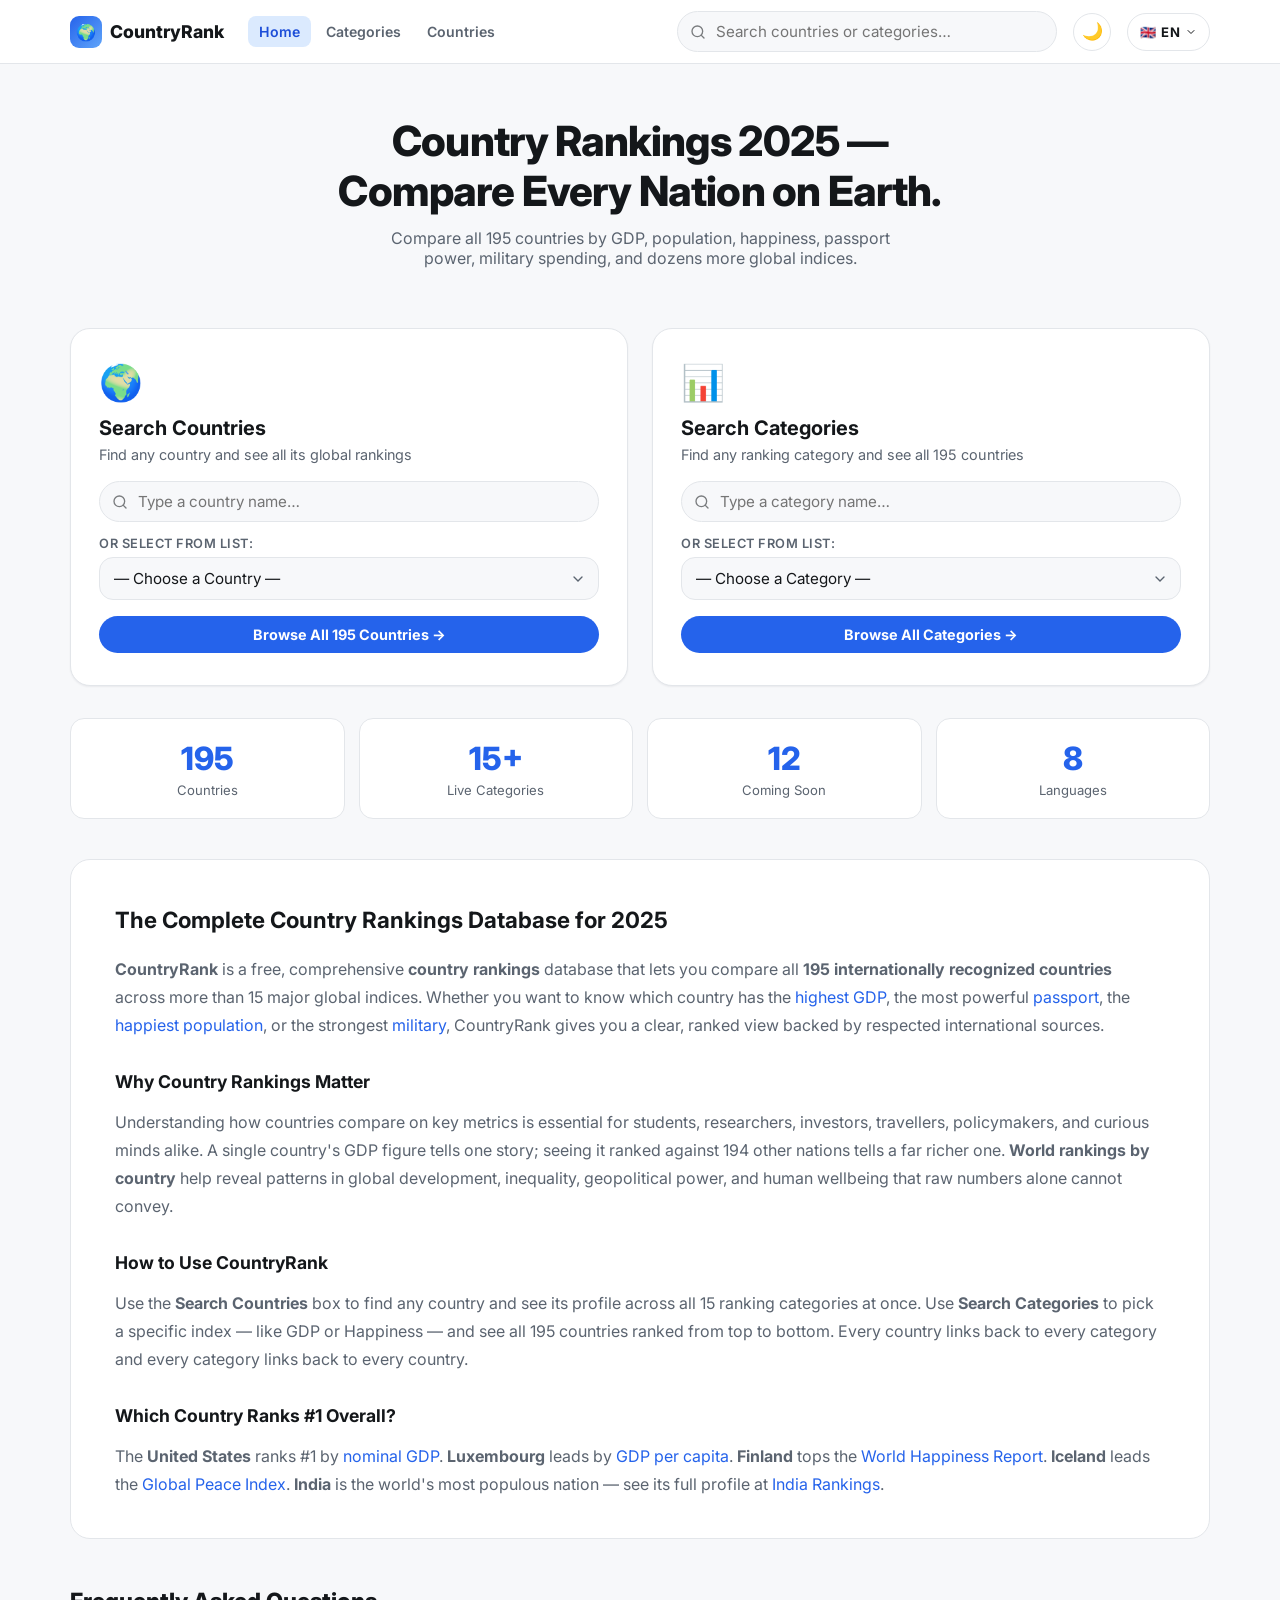
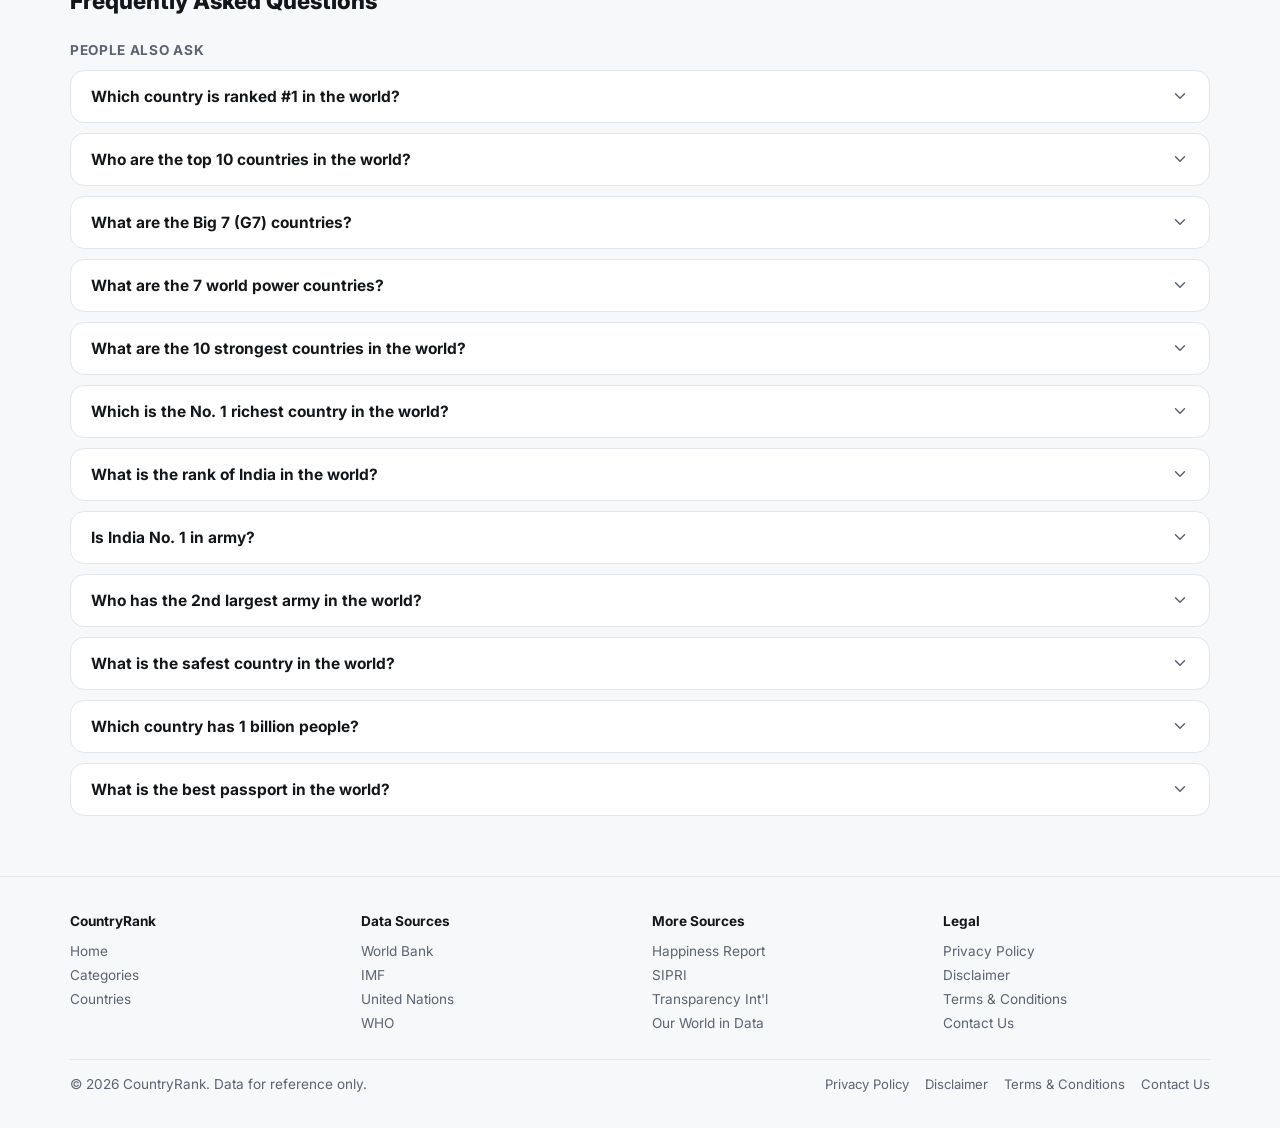
==== index.html @ 3d8046f6 "1st commit" ====
<!DOCTYPE html>
<html lang="en">
<head>
  <!-- Google tag (gtag.js) -->
  <script async src="https://www.googletagmanager.com/gtag/js?id=G-EP513T5CZM"></script>
  <script>
    window.dataLayer = window.dataLayer || [];
    function gtag(){dataLayer.push(arguments);}
    gtag('js', new Date());
    gtag('config', 'G-EP513T5CZM');
  </script>
  <meta charset="UTF-8">
  <meta name="viewport" content="width=device-width, initial-scale=1.0">
  <title>Country Rankings 2025 — Compare All 195 Countries | CountryRank</title>
  <meta name="description" content="Free country rankings 2025: Compare all 195 countries by GDP, population, happiness, passport power, military, literacy & more. Trusted global data.">
  <meta name="keywords" content="country rankings, world rankings by country, gdp ranking by country, best countries in the world, country comparison, global rankings, country statistics, richest countries, safest countries, happiest countries, passport index, country index 2025">
  <meta name="robots" content="index, follow">
  <meta name="author" content="CountryRank">
  <link rel="canonical" href="https://yourdomain.com/">
  <meta property="og:type" content="website">
  <meta property="og:url" content="https://yourdomain.com/">
  <meta property="og:title" content="Country Rankings 2025 — Compare All 195 Countries | CountryRank">
  <meta property="og:description" content="Free country rankings 2025: Compare 195 countries by GDP, happiness, passport power, military, literacy and more global indices.">
  <meta property="og:image" content="https://yourdomain.com/images/og-cover.png">
  <meta property="og:image:width" content="1200">
  <meta property="og:image:height" content="630">
  <meta property="og:image:alt" content="CountryRank — World Country Rankings 2025">
  <meta property="og:site_name" content="CountryRank">
  <meta property="og:locale" content="en_US">
  <meta name="twitter:card" content="summary_large_image">
  <meta name="twitter:title" content="Country Rankings 2025 — Compare All 195 Countries">
  <meta name="twitter:description" content="Free country rankings: GDP, happiness, passport power, military, literacy and 15+ global indices for all 195 countries.">
  <meta name="twitter:image" content="https://yourdomain.com/images/og-cover.png">
  <link rel="icon" type="image/png" sizes="32x32" href="/images/favicon-32.png">
  <link rel="icon" type="image/png" sizes="16x16" href="/images/favicon-16.png">
  <link rel="shortcut icon" href="/favicon.ico">
  <link rel="apple-touch-icon" sizes="192x192" href="/images/icon-192.png">
  <link rel="manifest" href="/manifest.json">
  <link rel="preconnect" href="https://fonts.googleapis.com">
  <link rel="preconnect" href="https://fonts.gstatic.com" crossorigin>
  <link href="https://fonts.googleapis.com/css2?family=Inter:wght@400;600;700;800&display=swap" rel="stylesheet">
  <link rel="stylesheet" href="css/style.css">
  <script type="application/ld+json">
  {
    "@context":"https://schema.org","@type":"WebSite",
    "name":"CountryRank","url":"https://yourdomain.com/",
    "description":"Free country rankings 2025 — Compare all 195 countries across GDP, population, happiness, passport power, military spending, literacy, and more.",
    "potentialAction":{"@type":"SearchAction","target":{"@type":"EntryPoint","urlTemplate":"https://yourdomain.com/countries/?q={search_term_string}"},"query-input":"required name=search_term_string"}
  }
  </script>
</head>
<body>
  <main id="main">

    <section class="hero" aria-label="Site introduction">
      <div class="container">
        <h1>Country Rankings 2025 —<br>Compare Every Nation on Earth.</h1>
        <p class="subtitle">
          Compare all 195 countries by GDP, population, happiness, passport power,
          military spending, and dozens more global indices.
        </p>
      </div>
    </section>

    <div class="container">

      <div class="dual-search-grid">

        <div class="dual-search-card" id="country-search-card">
          <div class="dual-search-icon" aria-hidden="true">🌍</div>
          <h2>Search Countries</h2>
          <p>Find any country and see all its global rankings</p>

          <div class="search-box" style="margin-bottom:14px">
            <svg class="search-icon" aria-hidden="true" width="16" height="16" fill="none" viewBox="0 0 24 24">
              <circle cx="11" cy="11" r="8" stroke="currentColor" stroke-width="2"/>
              <path d="m21 21-4.35-4.35" stroke="currentColor" stroke-width="2" stroke-linecap="round"/>
            </svg>
            <input type="search" id="country-text-search" placeholder="Type a country name…"
              autocomplete="off" aria-label="Search countries by name">
            <div class="search-suggestions" id="country-text-suggestions" role="listbox"></div>
          </div>

          <label for="country-select" class="select-label">Or select from list:</label>
          <select id="country-select" class="full-select" aria-label="Select a country">
            <option value="">— Choose a Country —</option>
          </select>

          <a href="countries/" class="btn btn-outline" style="margin-top:16px">Browse All 195 Countries →</a>
        </div>

        <div class="dual-search-card" id="category-search-card">
          <div class="dual-search-icon" aria-hidden="true">📊</div>
          <h2>Search Categories</h2>
          <p>Find any ranking category and see all 195 countries</p>

          <div class="search-box" style="margin-bottom:14px">
            <svg class="search-icon" aria-hidden="true" width="16" height="16" fill="none" viewBox="0 0 24 24">
              <circle cx="11" cy="11" r="8" stroke="currentColor" stroke-width="2"/>
              <path d="m21 21-4.35-4.35" stroke="currentColor" stroke-width="2" stroke-linecap="round"/>
            </svg>
            <input type="search" id="category-text-search" placeholder="Type a category name…"
              autocomplete="off" aria-label="Search categories by name">
            <div class="search-suggestions" id="category-text-suggestions" role="listbox"></div>
          </div>

          <label for="category-select" class="select-label">Or select from list:</label>
          <select id="category-select" class="full-select" aria-label="Select a category">
            <option value="">— Choose a Category —</option>
          </select>

          <a href="categories/" class="btn btn-outline" style="margin-top:16px">Browse All Categories →</a>
        </div>
      </div>

      <div class="stats-bar" aria-label="Site statistics">
        <div class="stat-tile"><span class="stat-num">195</span><div class="stat-label">Countries</div></div>
        <div class="stat-tile"><span class="stat-num">15+</span><div class="stat-label">Live Categories</div></div>
        <div class="stat-tile"><span class="stat-num">12</span><div class="stat-label">Coming Soon</div></div>
        <div class="stat-tile"><span class="stat-num">8</span><div class="stat-label">Languages</div></div>
      </div>

      <article class="seo-content" aria-label="About CountryRank">
        <h2>The Complete Country Rankings Database for 2025</h2>
        <p>
          <strong>CountryRank</strong> is a free, comprehensive <strong>country rankings</strong> database
          that lets you compare all <strong>195 internationally recognized countries</strong> across
          more than 15 major global indices. Whether you want to know which country has the
          <a href="category.html?id=gdp-nominal">highest GDP</a>, the most powerful
          <a href="category.html?id=passport-index">passport</a>, the
          <a href="category.html?id=happiness">happiest population</a>, or the strongest
          <a href="category.html?id=military-expenditure">military</a>, CountryRank gives you
          a clear, ranked view backed by respected international sources.
        </p>
        <h3>Why Country Rankings Matter</h3>
        <p>
          Understanding how countries compare on key metrics is essential for students, researchers,
          investors, travellers, policymakers, and curious minds alike. A single country's GDP
          figure tells one story; seeing it ranked against 194 other nations tells a far richer one.
          <strong>World rankings by country</strong> help reveal patterns in global development,
          inequality, geopolitical power, and human wellbeing that raw numbers alone cannot convey.
        </p>
        <h3>How to Use CountryRank</h3>
        <p>
          Use the <strong>Search Countries</strong> box to find any country and see its profile
          across all 15 ranking categories at once. Use <strong>Search Categories</strong> to pick
          a specific index — like GDP or Happiness — and see all 195 countries ranked from top to bottom.
          Every country links back to every category and every category links back to every country.
        </p>
        <h3>Which Country Ranks #1 Overall?</h3>
        <p>
          The <strong>United States</strong> ranks #1 by <a href="category.html?id=gdp-nominal">nominal GDP</a>.
          <strong>Luxembourg</strong> leads by <a href="category.html?id=gdp-per-capita">GDP per capita</a>.
          <strong>Finland</strong> tops the <a href="category.html?id=happiness">World Happiness Report</a>.
          <strong>Iceland</strong> leads the <a href="category.html?id=global-peace-index">Global Peace Index</a>.
          <strong>India</strong> is the world's most populous nation — see its full profile at
          <a href="country.html?id=india">India Rankings</a>.
        </p>
      </article>

      <div id="home-faq-mount"></div>

    </div>
  </main>

  <script src="js/theme.js"></script>
  <script src="js/i18n.js"></script>
  <script src="js/app.js"></script>
  <script src="js/search.js"></script>
  <script src="js/faq.js"></script>
  <script>
    pageInit("");
    Search.initHeader();

    loadCountries().then(countries => {
      const sel = document.getElementById("country-select");
      countries.slice().sort((a,b)=>a.name.localeCompare(b.name)).forEach(c => {
        const opt = document.createElement("option");
        opt.value = c.id;
        opt.textContent = c.name;
        sel.appendChild(opt);
      });
      sel.addEventListener("change", () => {
        if (sel.value) location.href = `${BASE}/country.html?id=${sel.value}`;
      });
    });

    loadCategories().then(cats => {
      const sel = document.getElementById("category-select");
      cats.slice().sort((a,b)=>a.name.localeCompare(b.name)).forEach(c => {
        const opt = document.createElement("option");
        opt.value = c.id;
        opt.textContent = c.name;
        sel.appendChild(opt);
      });
      sel.addEventListener("change", () => {
        if (sel.value) location.href = `${BASE}/category.html?id=${sel.value}`;
      });
    });

    Search.attachHero("country-text-search", "country-text-suggestions", "countries");
    Search.attachHero("category-text-search", "category-text-suggestions", "categories");

    const faqMount = document.getElementById("home-faq-mount");
    if (faqMount) {
      faqMount.innerHTML = FAQ.buildHomeFAQ();
      FAQ.initAccordions();
    }
  </script>
</body>
</html>
---- css/style.css ----
/* =========================================================
   CountryRank — style.css  (Full updated version)
   ========================================================= */

/* ===================== Design Tokens ===================== */
:root {
  --color-bg: #f7f8fa;
  --color-surface: #ffffff;
  --color-border: #e3e6ea;
  --color-text: #14171a;
  --color-text-muted: #5b6470;
  --color-primary: #2563eb;
  --color-primary-dark: #1d4ed8;
  --color-primary-light: #dbeafe;
  --shadow-sm: 0 1px 2px rgba(16,24,40,.06);
  --shadow-md: 0 4px 12px rgba(16,24,40,.08);
  --shadow-lg: 0 12px 32px rgba(16,24,40,.12);
  --radius-sm: 8px;
  --radius-md: 14px;
  --radius-lg: 20px;
  --header-height: 64px;
  --max-width: 1180px;
  --font-sans: "Inter",-apple-system,BlinkMacSystemFont,"Segoe UI",Roboto,sans-serif;
}
[data-theme="dark"] {
  --color-bg: #0e1116;
  --color-surface: #161a21;
  --color-border: #262b34;
  --color-text: #f2f4f7;
  --color-text-muted: #9aa3af;
  --color-primary: #5b9dff;
  --color-primary-dark: #3b82f6;
  --color-primary-light: #1c2740;
  --shadow-sm: 0 1px 2px rgba(0,0,0,.4);
  --shadow-md: 0 4px 14px rgba(0,0,0,.45);
  --shadow-lg: 0 16px 40px rgba(0,0,0,.55);
}

/* ===================== Reset & Base ===================== */
*{box-sizing:border-box}
html{scroll-behavior:smooth}
body{margin:0;font-family:var(--font-sans);background:var(--color-bg);color:var(--color-text);-webkit-font-smoothing:antialiased;transition:background .2s ease,color .2s ease}
a{color:inherit;text-decoration:none}
img{max-width:100%;display:block}
.container{max-width:var(--max-width);margin:0 auto;padding:0 20px}

/* Skip link */
.skip-link{position:absolute;left:-999px;top:0;background:var(--color-primary);color:#fff;padding:10px 16px;border-radius:0 0 8px 0;z-index:1000}
.skip-link:focus{left:0}

/* ===================== Ad Slots — HIDDEN ===================== */
/* Placeholders kept in HTML for future AdSense — invisible for now */
.ad-slot { display: none !important; }

/* ===================== Header ===================== */
.site-header{position:sticky;top:0;z-index:100;background:var(--color-surface);border-bottom:1px solid var(--color-border);height:var(--header-height)}
.site-header .container{height:100%;display:flex;align-items:center;gap:16px}
.logo{display:flex;align-items:center;gap:8px;font-weight:800;font-size:1.1rem;white-space:nowrap}
.logo .logo-mark{display:inline-flex;width:32px;height:32px;border-radius:9px;background:linear-gradient(135deg,var(--color-primary),#60a5fa);color:#fff;align-items:center;justify-content:center;font-size:16px}

.main-nav{display:flex;gap:4px;margin-left:8px}
.main-nav a{padding:7px 11px;border-radius:var(--radius-sm);font-size:.88rem;font-weight:600;color:var(--color-text-muted)}
.main-nav a:hover,.main-nav a.active{background:var(--color-primary-light);color:var(--color-primary-dark)}

.header-search{flex:1;max-width:380px;margin-left:auto;position:relative}

/* Theme toggle */
.theme-toggle{border:1px solid var(--color-border);background:var(--color-surface);color:var(--color-text);width:38px;height:38px;border-radius:50%;cursor:pointer;font-size:17px;display:flex;align-items:center;justify-content:center;flex-shrink:0;position:relative;overflow:hidden}
.theme-toggle:hover{background:var(--color-primary-light)}
.theme-toggle:active{transform:scale(.92)}
[data-theme="dark"] .theme-toggle{background:#1e2530;border-color:#3b4556;color:#fbbf24}

/* Hamburger */
.nav-toggle{display:none;background:none;border:1px solid var(--color-border);border-radius:var(--radius-sm);color:var(--color-text);font-size:1.2rem;width:36px;height:36px;align-items:center;justify-content:center;cursor:pointer;flex-shrink:0;margin-left:4px}
.nav-toggle:hover{background:var(--color-primary-light)}

@media(max-width:760px){
  .nav-toggle{display:flex}
  .main-nav{display:none;flex-direction:column;position:absolute;top:var(--header-height);left:0;right:0;background:var(--color-surface);border-bottom:2px solid var(--color-border);padding:10px 20px 16px;gap:2px;box-shadow:var(--shadow-md);z-index:99}
  .main-nav.open{display:flex}
  .main-nav a{padding:10px 14px;font-size:1rem}
  .header-search{max-width:none}
}

/* ===================== Search ===================== */
.search-box{position:relative}
.search-box input[type="search"]{width:100%;padding:10px 14px 10px 38px;border-radius:999px;border:1px solid var(--color-border);background:var(--color-bg);color:var(--color-text);font-size:.95rem;font-family:inherit}
.search-box input[type="search"]:focus{outline:2px solid var(--color-primary);outline-offset:1px}
.search-box .search-icon{position:absolute;left:13px;top:50%;transform:translateY(-50%);opacity:.55;pointer-events:none}
.search-suggestions{position:absolute;top:calc(100% + 8px);left:0;right:0;background:var(--color-surface);border:1px solid var(--color-border);border-radius:var(--radius-md);box-shadow:var(--shadow-lg);max-height:340px;overflow-y:auto;z-index:200;display:none}
.search-suggestions.open{display:block}
.search-suggestions .suggestion-group-label{font-size:.72rem;text-transform:uppercase;letter-spacing:.04em;color:var(--color-text-muted);padding:10px 14px 4px}
.suggestion-item{display:flex;align-items:center;gap:10px;padding:9px 14px;cursor:pointer;font-size:.92rem}
.suggestion-item:hover,.suggestion-item.active{background:var(--color-primary-light)}
.suggestion-item img.flag-sm{width:22px;height:16px;object-fit:cover;border-radius:3px;border:1px solid var(--color-border)}
.suggestion-empty{padding:16px 14px;color:var(--color-text-muted);font-size:.9rem}

/* ===================== Language Switcher ===================== */
.lang-switcher{position:relative;flex-shrink:0}
.lang-btn{display:flex;align-items:center;gap:5px;height:38px;padding:0 12px;border:1px solid var(--color-border);border-radius:999px;background:var(--color-surface);color:var(--color-text);font-family:inherit;font-size:.82rem;font-weight:700;cursor:pointer;white-space:nowrap}
.lang-btn:hover{background:var(--color-primary-light);border-color:var(--color-primary)}
.lang-code{letter-spacing:.03em}
.lang-dropdown{display:none;position:absolute;top:calc(100% + 8px);right:0;background:var(--color-surface);border:1px solid var(--color-border);border-radius:var(--radius-md);box-shadow:var(--shadow-lg);min-width:180px;z-index:300;list-style:none;margin:0;padding:6px 0;max-height:360px;overflow-y:auto}
.lang-dropdown.open{display:block}
.lang-dropdown li{display:flex;align-items:center;gap:10px;padding:9px 16px;cursor:pointer;font-size:.9rem;transition:background .1s}
.lang-dropdown li:hover,.lang-dropdown li[aria-selected="true"]{background:var(--color-primary-light)}
.lang-dropdown li[aria-selected="true"]{font-weight:700;color:var(--color-primary-dark)}
@media(max-width:480px){.lang-btn .lang-code{display:none}.lang-btn{padding:0 10px}}

/* ===================== Hero ===================== */
.hero{padding:52px 0 28px;text-align:center}
.hero h1{font-size:clamp(1.8rem,4vw,2.6rem);margin:0 0 12px;font-weight:800;letter-spacing:-.02em}
.hero p.subtitle{color:var(--color-text-muted);font-size:1rem;max-width:540px;margin:0 auto}
@media(max-width:600px){.hero{padding:36px 0 20px}.hero h1{font-size:1.7rem}}

/* ===================== Dual Search Cards ===================== */
.dual-search-grid{display:grid;grid-template-columns:1fr 1fr;gap:24px;margin:32px 0}
@media(max-width:720px){.dual-search-grid{grid-template-columns:1fr}}
.dual-search-card{background:var(--color-surface);border:1px solid var(--color-border);border-radius:var(--radius-lg);padding:32px 28px;box-shadow:var(--shadow-sm);display:flex;flex-direction:column}
.dual-search-card:hover{border-color:var(--color-primary);box-shadow:var(--shadow-md)}
.dual-search-icon{font-size:2.2rem;margin-bottom:12px}
.dual-search-card h2{margin:0 0 6px;font-size:1.25rem}
.dual-search-card p{margin:0 0 18px;color:var(--color-text-muted);font-size:.9rem}
.select-label{font-size:.8rem;font-weight:600;color:var(--color-text-muted);text-transform:uppercase;letter-spacing:.04em;margin-bottom:6px;display:block}
.full-select{width:100%;padding:11px 14px;border:1px solid var(--color-border);border-radius:var(--radius-md);background:var(--color-bg);color:var(--color-text);font-family:inherit;font-size:.95rem;cursor:pointer;appearance:none;background-image:url("data:image/svg+xml,%3Csvg xmlns='http://www.w3.org/2000/svg' width='16' height='16' fill='none' viewBox='0 0 24 24'%3E%3Cpath d='M6 9l6 6 6-6' stroke='%235b6470' stroke-width='2' stroke-linecap='round'/%3E%3C/svg%3E");background-repeat:no-repeat;background-position:right 12px center}
.full-select:focus{outline:2px solid var(--color-primary);outline-offset:1px}
.btn-outline{display:inline-flex;align-items:center;justify-content:center;border:2px solid var(--color-primary);color:var(--color-primary);background:transparent;padding:10px 18px;border-radius:999px;font-weight:700;font-size:.9rem;text-align:center;transition:background .15s,color .15s}
.btn-outline:hover{background:var(--color-primary);color:#fff}

/* ===================== Stats Bar ===================== */
.stats-bar{display:grid;grid-template-columns:repeat(auto-fit,minmax(130px,1fr));gap:14px;margin:32px 0}
.stat-tile{background:var(--color-surface);border:1px solid var(--color-border);border-radius:var(--radius-md);padding:20px 16px;text-align:center}
.stat-tile .stat-num{font-size:2rem;font-weight:800;color:var(--color-primary);display:block}
.stat-tile .stat-label{font-size:.82rem;color:var(--color-text-muted);margin-top:4px}

/* ===================== Section / List ===================== */
.section-title{font-size:1.4rem;font-weight:800;margin:36px 0 18px}
.list-toolbar{display:flex;gap:12px;align-items:center;margin:24px 0;flex-wrap:wrap}
.list-toolbar .search-box{flex:1;min-width:220px}
.result-count{color:var(--color-text-muted);font-size:.9rem}
.item-grid{display:grid;grid-template-columns:repeat(auto-fill,minmax(220px,1fr));gap:14px;margin-bottom:40px}
.item-card{background:var(--color-surface);border:1px solid var(--color-border);border-radius:var(--radius-md);padding:16px;display:flex;align-items:center;gap:12px;box-shadow:var(--shadow-sm);transition:transform .12s ease,box-shadow .12s ease}
.item-card:hover{transform:translateY(-2px);box-shadow:var(--shadow-md);border-color:var(--color-primary)}
.item-card img.flag-md{width:42px;height:30px;object-fit:cover;border-radius:5px;border:1px solid var(--color-border);flex-shrink:0}
.item-card .item-icon{width:42px;height:42px;border-radius:10px;background:var(--color-primary-light);color:var(--color-primary-dark);display:flex;align-items:center;justify-content:center;font-size:1.2rem;flex-shrink:0}
.item-card .item-name{font-weight:700;font-size:.95rem}
.item-card .item-meta{font-size:.78rem;color:var(--color-text-muted)}
.letter-heading{font-weight:800;color:var(--color-primary);margin:28px 0 10px;font-size:1rem;letter-spacing:.04em}

/* ===================== Breadcrumb ===================== */
.breadcrumb{font-size:.85rem;color:var(--color-text-muted);margin:18px 0 6px}
.breadcrumb a:hover{color:var(--color-primary)}
.breadcrumb span[aria-hidden]{margin:0 6px}

/* ===================== Detail Header ===================== */
.detail-header{display:flex;align-items:center;gap:18px;margin:14px 0 8px;flex-wrap:wrap}
.detail-header img.flag-lg{width:84px;height:60px;object-fit:cover;border-radius:10px;border:1px solid var(--color-border);box-shadow:var(--shadow-sm)}
.detail-header .detail-icon{width:64px;height:64px;border-radius:14px;background:var(--color-primary-light);color:var(--color-primary-dark);display:flex;align-items:center;justify-content:center;font-size:1.8rem}
.detail-header h1{margin:0;font-size:1.9rem}
.detail-meta{color:var(--color-text-muted);font-size:.88rem;margin:4px 0 0}
.detail-meta a{color:var(--color-primary)}

/* ===================== Info Grid (country facts) ===================== */
.info-grid{display:grid;grid-template-columns:repeat(auto-fit,minmax(160px,1fr));gap:12px;margin:24px 0}
.info-tile{background:var(--color-surface);border:1px solid var(--color-border);border-radius:var(--radius-md);padding:14px 16px}
.info-tile .label{font-size:.74rem;text-transform:uppercase;letter-spacing:.04em;color:var(--color-text-muted);margin-bottom:4px}
.info-tile .value{font-weight:700;font-size:1rem}

/* ===================== Ranking Table ===================== */
.ranking-table-wrap{background:var(--color-surface);border:1px solid var(--color-border);border-radius:var(--radius-lg);overflow:hidden;box-shadow:var(--shadow-sm)}
table.ranking-table{width:100%;border-collapse:collapse}
table.ranking-table th,table.ranking-table td{text-align:left;padding:12px 16px;border-bottom:1px solid var(--color-border);font-size:.92rem}
table.ranking-table th{background:var(--color-bg);font-size:.74rem;text-transform:uppercase;letter-spacing:.04em;color:var(--color-text-muted)}
table.ranking-table thead{display:table-header-group}
table.ranking-table thead tr{position:relative;z-index:2}
table.ranking-table tbody tr{cursor:pointer;transition:background .1s ease}
table.ranking-table tbody tr:hover{background:var(--color-primary-light)}
table.ranking-table tbody tr:last-child td{border-bottom:none}
.rank-cell{font-weight:800;color:var(--color-primary);width:56px}
.rank-cell.top-3{color:#b8860b}
.country-cell{display:flex;align-items:center;gap:10px;font-weight:600}
.score-cell{font-weight:700;text-align:right;white-space:nowrap}

/* Country ranking list on country page */
.ranking-row-link{display:flex;align-items:center;justify-content:space-between;gap:14px;padding:14px 16px;border-bottom:1px solid var(--color-border);cursor:pointer}
.ranking-row-link:last-child{border-bottom:none}
.ranking-row-link:hover{background:var(--color-primary-light)}
.ranking-row-link .cat-name{font-weight:700}
.cat-rank-badge{background:var(--color-primary);color:#fff;border-radius:999px;padding:4px 12px;font-weight:800;font-size:.85rem;white-space:nowrap}

/* ===================== Data Notice ===================== */
.data-notice{background:var(--color-primary-light);color:var(--color-primary-dark);border-radius:var(--radius-md);padding:12px 16px;font-size:.85rem;margin:18px 0}

/* ===================== SEO Content Block ===================== */
.seo-content{background:var(--color-surface);border:1px solid var(--color-border);border-radius:var(--radius-lg);padding:40px 44px;margin:40px 0;line-height:1.75}
.seo-content h2{margin:0 0 16px;font-size:1.4rem}
.seo-content h3{margin:28px 0 10px;font-size:1.1rem}
.seo-content p{margin:0 0 16px;color:var(--color-text-muted)}
.seo-content p:last-child{margin-bottom:0}
.seo-content ul{margin:0 0 16px;padding-left:22px;color:var(--color-text-muted)}
.seo-content ul li{margin-bottom:6px}
.seo-content a{color:var(--color-primary)}
.seo-content a:hover{text-decoration:underline}
@media(max-width:600px){.seo-content{padding:24px 20px}}

/* ===================== FAQ ===================== */
.faq-section{margin:48px 0 40px}
.faq-group-label{font-size:.85rem;text-transform:uppercase;letter-spacing:.05em;color:var(--color-text-muted);margin:28px 0 12px;font-weight:700}
.faq-list{display:flex;flex-direction:column;gap:10px}
.faq-item{background:var(--color-surface);border:1px solid var(--color-border);border-radius:var(--radius-md);overflow:hidden;transition:border-color .15s ease}
.faq-item:has(.faq-question[aria-expanded="true"]){border-color:var(--color-primary);box-shadow:var(--shadow-sm)}
.faq-question{width:100%;display:flex;align-items:center;justify-content:space-between;gap:14px;padding:16px 20px;background:none;border:none;cursor:pointer;text-align:left;font-family:inherit;font-size:.97rem;font-weight:700;color:var(--color-text)}
.faq-question:hover{background:var(--color-primary-light)}
.faq-chevron{flex-shrink:0;transition:transform .2s ease;color:var(--color-text-muted)}
.faq-question[aria-expanded="true"] .faq-chevron{transform:rotate(180deg);color:var(--color-primary)}
.faq-answer{padding:0 20px 16px;color:var(--color-text-muted);font-size:.93rem;line-height:1.65}
.faq-answer p{margin:0}

/* ===================== Legal Pages ===================== */
.legal-page{max-width:800px;margin:0 auto;padding:40px 20px 60px}
.legal-page h1{font-size:2rem;margin:0 0 8px}
.legal-page .legal-meta{color:var(--color-text-muted);font-size:.85rem;margin-bottom:36px;padding-bottom:20px;border-bottom:1px solid var(--color-border)}
.legal-page h2{font-size:1.2rem;margin:36px 0 12px;color:var(--color-text)}
.legal-page p{color:var(--color-text-muted);line-height:1.75;margin:0 0 16px}
.legal-page ul{color:var(--color-text-muted);line-height:1.75;padding-left:24px;margin:0 0 16px}
.legal-page ul li{margin-bottom:8px}
.legal-page a{color:var(--color-primary)}
.legal-page a:hover{text-decoration:underline}

/* ===================== Contact Page ===================== */
.contact-grid{display:grid;grid-template-columns:1fr 1fr;gap:32px;margin:32px 0}
@media(max-width:700px){.contact-grid{grid-template-columns:1fr}}
.contact-info-card{background:var(--color-surface);border:1px solid var(--color-border);border-radius:var(--radius-lg);padding:28px}
.contact-info-card h3{margin:0 0 16px;font-size:1.1rem}
.contact-item{display:flex;align-items:flex-start;gap:12px;margin-bottom:20px}
.contact-item .c-icon{font-size:1.4rem;flex-shrink:0;margin-top:2px}
.contact-item .c-label{font-size:.78rem;text-transform:uppercase;letter-spacing:.04em;color:var(--color-text-muted);margin-bottom:2px}
.contact-item .c-value{font-weight:600;font-size:.95rem}
.contact-form-card{background:var(--color-surface);border:1px solid var(--color-border);border-radius:var(--radius-lg);padding:28px}
.contact-form-card h3{margin:0 0 20px;font-size:1.1rem}
.form-group{margin-bottom:18px}
.form-group label{display:block;font-size:.82rem;font-weight:700;text-transform:uppercase;letter-spacing:.04em;color:var(--color-text-muted);margin-bottom:6px}
.form-group input,.form-group textarea,.form-group select{width:100%;padding:11px 14px;border:1px solid var(--color-border);border-radius:var(--radius-md);background:var(--color-bg);color:var(--color-text);font-family:inherit;font-size:.95rem}
.form-group input:focus,.form-group textarea:focus,.form-group select:focus{outline:2px solid var(--color-primary);outline-offset:1px}
.form-group textarea{resize:vertical;min-height:120px}
.form-success{display:none;background:var(--color-primary-light);color:var(--color-primary-dark);border-radius:var(--radius-md);padding:16px 20px;margin-top:16px;font-weight:600}

/* ===================== Footer ===================== */
.site-footer{border-top:1px solid var(--color-border);margin-top:60px;padding:36px 0;color:var(--color-text-muted);font-size:.85rem}
.footer-grid{display:grid;grid-template-columns:repeat(auto-fit,minmax(150px,1fr));gap:24px;margin-bottom:24px}
.footer-grid h4{color:var(--color-text);font-size:.85rem;margin:0 0 10px}
.footer-grid a{display:block;padding:4px 0}
.footer-grid a:hover{color:var(--color-primary)}
.footer-bottom{border-top:1px solid var(--color-border);padding-top:16px;display:flex;justify-content:space-between;flex-wrap:wrap;gap:8px}
.footer-legal{display:flex;gap:16px;flex-wrap:wrap}
.footer-legal a{color:var(--color-text-muted);font-size:.82rem}
.footer-legal a:hover{color:var(--color-primary)}

/* ===================== Utility ===================== */
.text-center{text-align:center}
.empty-state{text-align:center;padding:60px 20px;color:var(--color-text-muted)}
.btn{display:inline-flex;align-items:center;gap:8px;background:var(--color-primary);color:#fff;padding:10px 18px;border-radius:999px;font-weight:700;border:none;cursor:pointer;font-size:.9rem}
.btn:hover{background:var(--color-primary-dark)}
.visually-hidden{position:absolute;width:1px;height:1px;overflow:hidden;clip:rect(0 0 0 0);white-space:nowrap}

/* ===================== Responsive 760px ===================== */
.nav-toggle{display:none;background:none;border:1px solid var(--color-border);border-radius:var(--radius-sm);color:var(--color-text);font-size:1.2rem;width:36px;height:36px;align-items:center;justify-content:center;cursor:pointer;flex-shrink:0;margin-left:4px}
.nav-toggle:hover{background:var(--color-primary-light)}

/* ===================== Responsive 600px ===================== */
@media(max-width:600px){
  .detail-header h1{font-size:1.5rem}
  table.ranking-table th,table.ranking-table td{padding:10px 8px;font-size:.85rem}
}

/* ===================== Responsive 480px ===================== */
@media(max-width:480px){
  .ranking-table-wrap{overflow-x:auto;-webkit-overflow-scrolling:touch}
  table.ranking-table{min-width:360px}
  .detail-header{flex-direction:column;align-items:flex-start;gap:12px}
  .detail-header img.flag-lg{width:64px;height:46px}
  .info-grid{grid-template-columns:1fr 1fr}
  .dual-search-card{padding:22px 18px}
  .list-toolbar{flex-direction:column;align-items:stretch}
  .list-toolbar .search-box{max-width:100%}
  #continent-filter{width:100%}
  .ranking-row-link{flex-direction:column;align-items:flex-start;gap:8px}
  .ranking-row-link .cat-rank-badge{align-self:flex-end}
  .breadcrumb{white-space:normal;line-height:1.8}
  .footer-bottom{flex-direction:column;text-align:center}
}

/* ===================== Responsive 380px ===================== */
@media(max-width:380px){
  .container{padding:0 12px}
  .info-grid{grid-template-columns:1fr}
  .item-grid{grid-template-columns:1fr}
  .detail-header h1{font-size:1.3rem}
  table.ranking-table th,table.ranking-table td{padding:8px 6px;font-size:.8rem}
}

/* ===================== Error Pages (404 / 500) ===================== */
.error-page{max-width:720px;margin:0 auto;padding:64px 20px 60px;text-align:center}
.error-code{font-size:5.5rem;font-weight:800;line-height:1;color:var(--color-primary);letter-spacing:-.03em;opacity:.9}
.error-icon{font-size:3rem;margin:8px 0 20px}
.error-page h1{font-size:1.8rem;margin:0 0 12px}
.error-message{color:var(--color-text-muted);font-size:1rem;line-height:1.6;max-width:480px;margin:0 auto 32px}
.error-search{max-width:480px;margin:0 auto 32px}
.error-actions{display:flex;gap:12px;justify-content:center;flex-wrap:wrap;margin-bottom:48px}
.error-links{border-top:1px solid var(--color-border);padding-top:32px;margin-top:16px}
.error-links h3{font-size:1rem;color:var(--color-text-muted);margin:0 0 18px;text-transform:uppercase;letter-spacing:.04em;font-size:.82rem}
@media(max-width:480px){
  .error-code{font-size:4rem}
  .error-page{padding:40px 16px 40px}
  .error-actions{flex-direction:column;align-items:stretch}
  .error-actions .btn,.error-actions .btn-outline{justify-content:center}
}
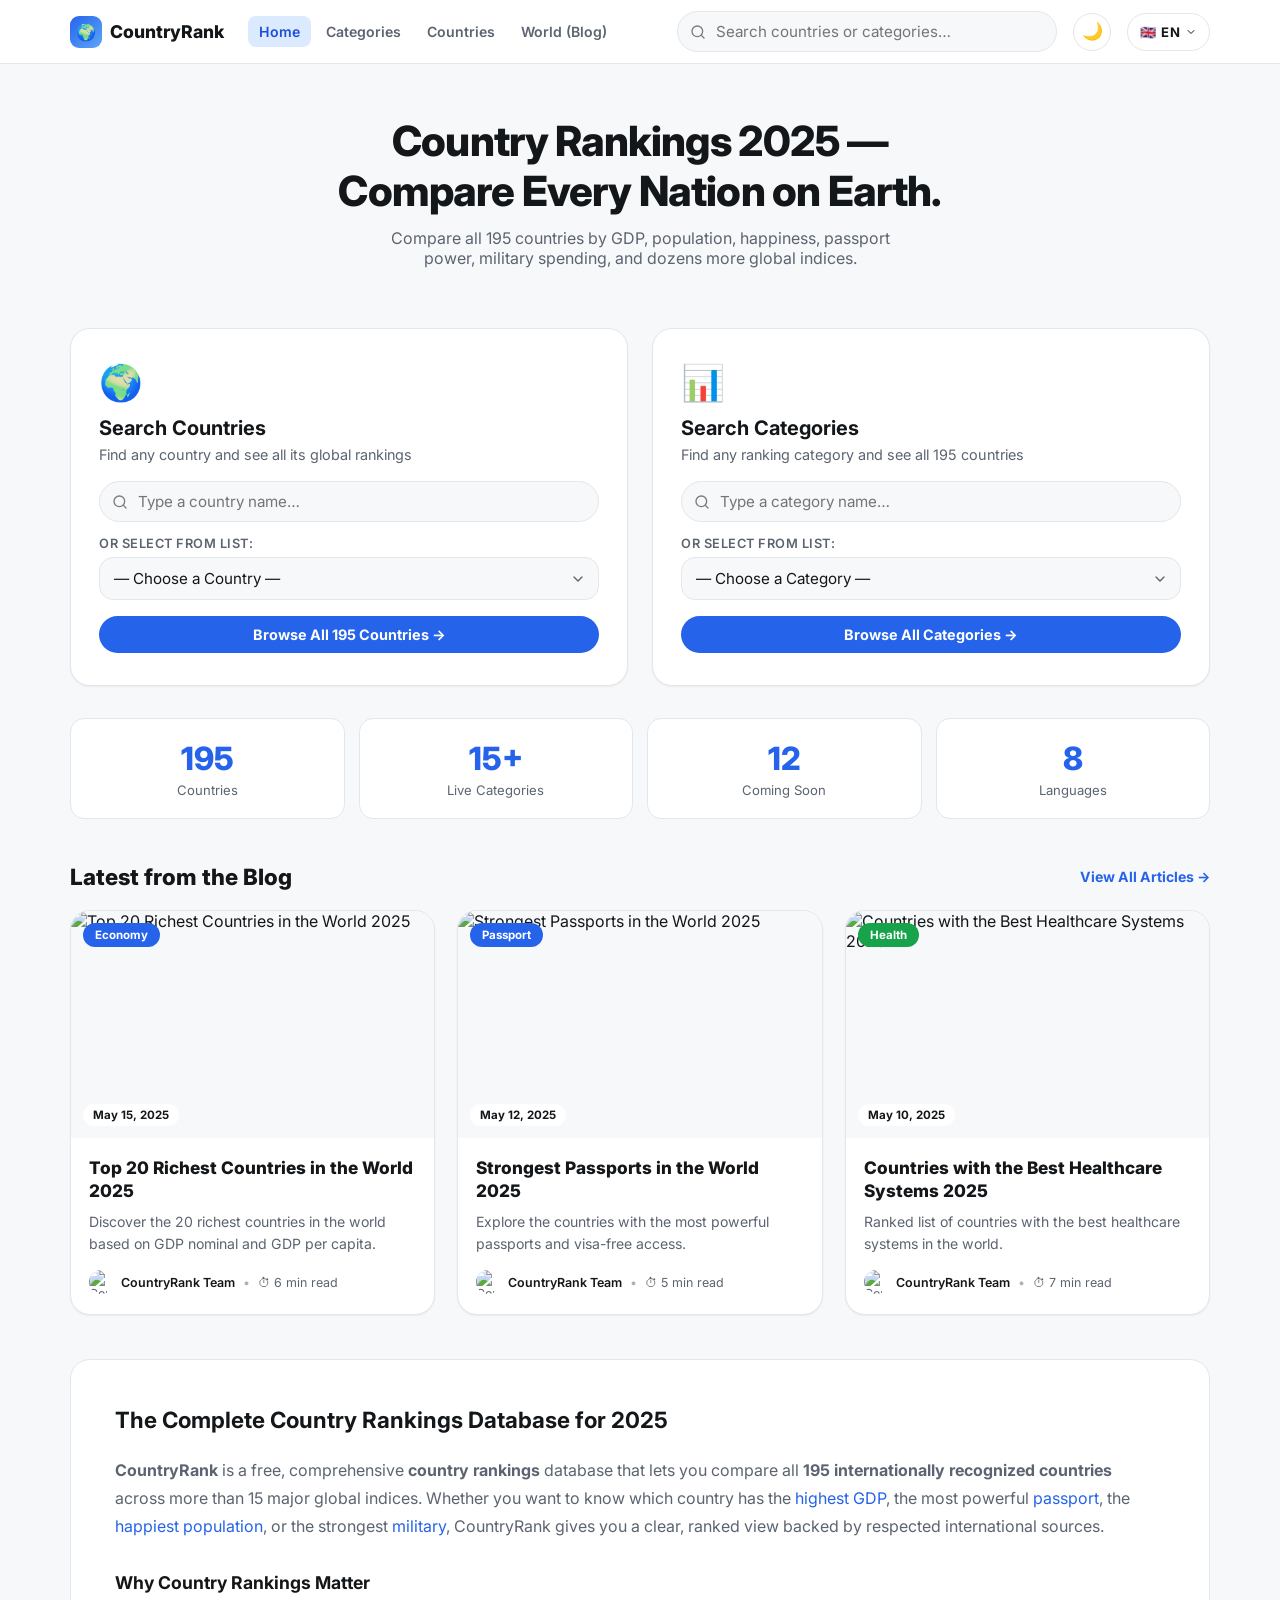
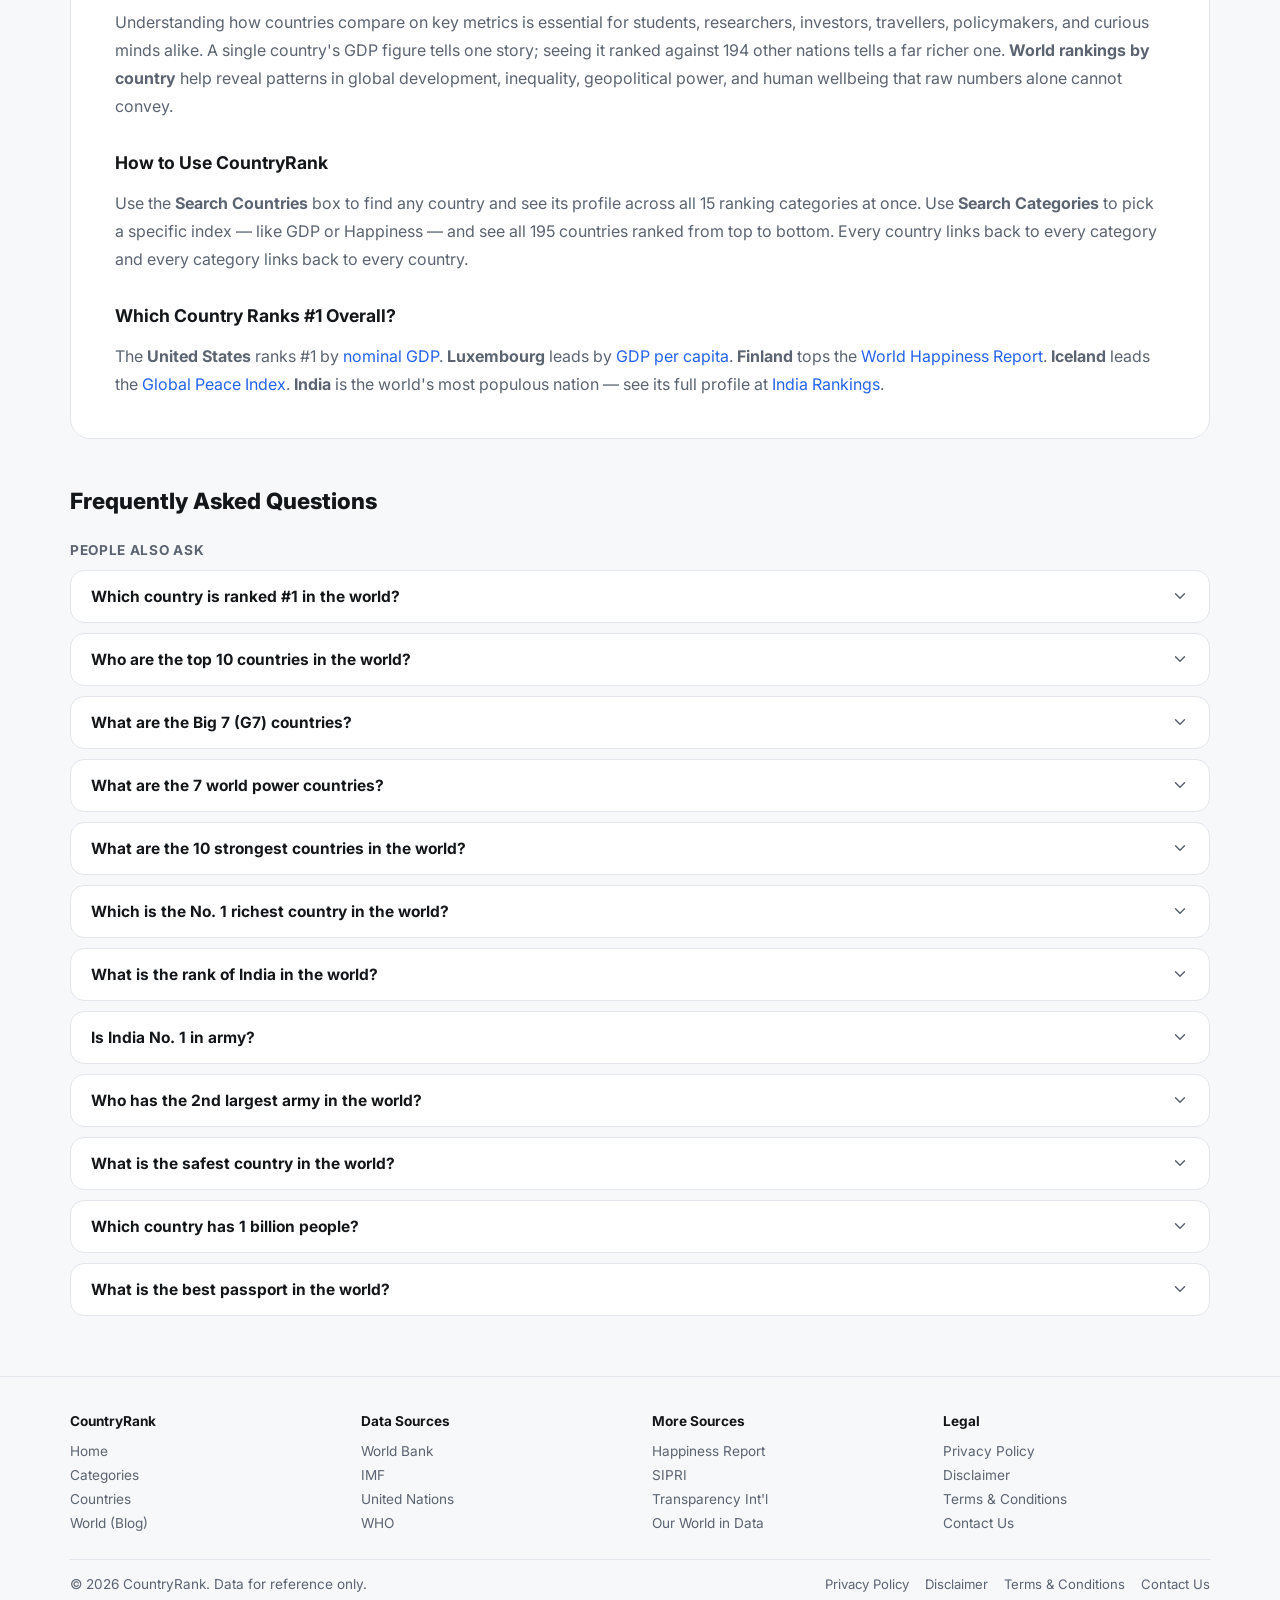
==== commit 0e171ad8: "commit commit" ====
--- a/index.html
+++ b/index.html
@@ -9,6 +9,16 @@
     gtag('js', new Date());
     gtag('config', 'G-EP513T5CZM');
   </script>
+  <!-- Google tag (gtag.js) -->
+<script async src="https://www.googletagmanager.com/gtag/js?id=G-MKVFE9MXC9"></script>
+<script>
+  //hloo 
+  window.dataLayer = window.dataLayer || [];
+  function gtag(){dataLayer.push(arguments);}
+  gtag('js', new Date());
+
+  gtag('config', 'G-MKVFE9MXC9');
+</script>
   <meta charset="UTF-8">
   <meta name="viewport" content="width=device-width, initial-scale=1.0">
   <title>Country Rankings 2025 — Compare All 195 Countries | CountryRank</title>
@@ -16,12 +26,12 @@
   <meta name="keywords" content="country rankings, world rankings by country, gdp ranking by country, best countries in the world, country comparison, global rankings, country statistics, richest countries, safest countries, happiest countries, passport index, country index 2025">
   <meta name="robots" content="index, follow">
   <meta name="author" content="CountryRank">
-  <link rel="canonical" href="https://yourdomain.com/">
+  <link rel="canonical" href="https://mycountryrank.com/">
   <meta property="og:type" content="website">
-  <meta property="og:url" content="https://yourdomain.com/">
+  <meta property="og:url" content="https://mycountryrank.com/">
   <meta property="og:title" content="Country Rankings 2025 — Compare All 195 Countries | CountryRank">
   <meta property="og:description" content="Free country rankings 2025: Compare 195 countries by GDP, happiness, passport power, military, literacy and more global indices.">
-  <meta property="og:image" content="https://yourdomain.com/images/og-cover.png">
+  <meta property="og:image" content="https://mycountryrank.com/images/og-cover.png">
   <meta property="og:image:width" content="1200">
   <meta property="og:image:height" content="630">
   <meta property="og:image:alt" content="CountryRank — World Country Rankings 2025">
@@ -30,7 +40,7 @@
   <meta name="twitter:card" content="summary_large_image">
   <meta name="twitter:title" content="Country Rankings 2025 — Compare All 195 Countries">
   <meta name="twitter:description" content="Free country rankings: GDP, happiness, passport power, military, literacy and 15+ global indices for all 195 countries.">
-  <meta name="twitter:image" content="https://yourdomain.com/images/og-cover.png">
+  <meta name="twitter:image" content="https://mycountryrank.com/images/og-cover.png">
   <link rel="icon" type="image/png" sizes="32x32" href="/images/favicon-32.png">
   <link rel="icon" type="image/png" sizes="16x16" href="/images/favicon-16.png">
   <link rel="shortcut icon" href="/favicon.ico">
@@ -43,9 +53,9 @@
   <script type="application/ld+json">
   {
     "@context":"https://schema.org","@type":"WebSite",
-    "name":"CountryRank","url":"https://yourdomain.com/",
+    "name":"CountryRank","url":"https://mycountryrank.com/",
     "description":"Free country rankings 2025 — Compare all 195 countries across GDP, population, happiness, passport power, military spending, literacy, and more.",
-    "potentialAction":{"@type":"SearchAction","target":{"@type":"EntryPoint","urlTemplate":"https://yourdomain.com/countries/?q={search_term_string}"},"query-input":"required name=search_term_string"}
+    "potentialAction":{"@type":"SearchAction","target":{"@type":"EntryPoint","urlTemplate":"https://mycountryrank.com/countries/?q={search_term_string}"},"query-input":"required name=search_term_string"}
   }
   </script>
 </head>
@@ -120,6 +130,15 @@
         <div class="stat-tile"><span class="stat-num">8</span><div class="stat-label">Languages</div></div>
       </div>
 
+      <!-- Latest Articles from Blog -->
+      <section class="latest-articles-section" aria-label="Latest blog articles">
+        <div class="latest-articles-header">
+          <h2 class="section-title" style="margin:0">Latest from the Blog</h2>
+          <a href="blog.html" class="view-all-link">View All Articles →</a>
+        </div>
+        <div id="latest-articles-grid" class="blog-grid"></div>
+      </section>
+
       <article class="seo-content" aria-label="About CountryRank">
         <h2>The Complete Country Rankings Database for 2025</h2>
         <p>
@@ -168,6 +187,7 @@
   <script src="js/app.js"></script>
   <script src="js/search.js"></script>
   <script src="js/faq.js"></script>
+  <script src="js/blog-data.js"></script>
   <script>
     pageInit("");
     Search.initHeader();
@@ -206,6 +226,13 @@
       faqMount.innerHTML = FAQ.buildHomeFAQ();
       FAQ.initAccordions();
     }
+
+    // Latest Articles section
+    BlogData.loadPosts().then(posts => {
+      const latest = BlogData.sortByDateDesc(posts).slice(0, 3);
+      const grid = document.getElementById("latest-articles-grid");
+      if (grid) grid.innerHTML = latest.map(p => BlogData.cardHTML(p)).join("");
+    }).catch(() => {});
   </script>
 </body>
 </html>
--- a/css/style.css
+++ b/css/style.css
@@ -315,3 +315,199 @@
   .error-actions{flex-direction:column;align-items:stretch}
   .error-actions .btn,.error-actions .btn-outline{justify-content:center}
 }
+
+/* =========================================================
+   BLOG SYSTEM — World Blog
+   ========================================================= */
+
+/* ---- Blog Hero ---- */
+.blog-hero{
+  background:linear-gradient(135deg, var(--color-primary-light) 0%, var(--color-bg) 100%);
+  padding:44px 0 28px;
+  border-bottom:1px solid var(--color-border);
+}
+.blog-hero-inner{
+  display:flex;align-items:center;justify-content:space-between;gap:24px;
+}
+.blog-hero-text h1{font-size:clamp(1.9rem,4vw,2.4rem);margin:0 0 10px;font-weight:800;letter-spacing:-.02em}
+.blog-hero-text .subtitle{color:var(--color-text-muted);font-size:.98rem;max-width:520px;margin:0}
+.blog-hero-globe{font-size:5.5rem;opacity:.85;flex-shrink:0}
+@media(max-width:700px){ .blog-hero-globe{display:none} }
+
+/* ---- Category pills row ---- */
+.blog-pills-row{
+  display:flex;gap:8px;flex-wrap:wrap;margin-top:24px;
+}
+.blog-pill{
+  padding:9px 16px;border-radius:999px;border:1px solid var(--color-border);
+  background:var(--color-surface);color:var(--color-text);
+  font-family:inherit;font-size:.86rem;font-weight:600;cursor:pointer;
+  transition:background .15s,border-color .15s,color .15s;white-space:nowrap;
+}
+.blog-pill:hover{border-color:var(--color-primary)}
+.blog-pill.active{background:var(--color-primary);border-color:var(--color-primary);color:#fff}
+
+/* ---- Toolbar: search + sort ---- */
+.blog-toolbar{
+  display:flex;gap:12px;align-items:center;margin-top:28px;flex-wrap:wrap;
+}
+@media(max-width:600px){ .blog-toolbar{flex-direction:column;align-items:stretch} }
+
+/* ---- Blog grid + cards ---- */
+.blog-grid{
+  display:grid;grid-template-columns:repeat(auto-fill,minmax(300px,1fr));
+  gap:22px;margin-bottom:32px;
+}
+.blog-card{
+  display:block;background:var(--color-surface);border:1px solid var(--color-border);
+  border-radius:var(--radius-lg);overflow:hidden;box-shadow:var(--shadow-sm);
+  transition:transform .15s ease,box-shadow .15s ease;
+}
+.blog-card:hover{transform:translateY(-3px);box-shadow:var(--shadow-lg);border-color:var(--color-primary)}
+.blog-card-image-wrap{position:relative;aspect-ratio:16/10;overflow:hidden;background:var(--color-bg)}
+.blog-card-image{width:100%;height:100%;object-fit:cover}
+.blog-date-overlay{
+  position:absolute;left:12px;bottom:12px;
+  background:rgba(255,255,255,.95);color:#14171a;
+  font-size:.72rem;font-weight:700;padding:4px 10px;border-radius:999px;
+}
+.blog-card-body{padding:18px 18px 20px}
+.blog-card-title{font-size:1.08rem;font-weight:800;margin:0 0 8px;line-height:1.35}
+.blog-card-excerpt{font-size:.88rem;color:var(--color-text-muted);margin:0 0 16px;line-height:1.55;
+  display:-webkit-box;-webkit-line-clamp:2;-webkit-box-orient:vertical;overflow:hidden}
+.blog-card-meta{display:flex;align-items:center;gap:8px;font-size:.78rem;color:var(--color-text-muted)}
+.blog-avatar-sm{width:24px;height:24px;border-radius:50%;object-fit:cover;flex-shrink:0}
+.blog-author-name{font-weight:600;color:var(--color-text)}
+.blog-meta-dot{opacity:.5}
+
+/* ---- Category badges (colored per category) ---- */
+.blog-badge{
+  position:absolute;top:12px;left:12px;
+  padding:5px 12px;border-radius:999px;font-size:.72rem;font-weight:700;color:#fff;
+  text-transform:capitalize;
+}
+.blog-badge--economy{background:#2563eb}
+.blog-badge--education{background:#f59e0b}
+.blog-badge--health{background:#16a34a}
+.blog-badge--technology{background:#0f172a}
+.blog-badge--environment{background:#22c55e}
+.blog-badge--governance{background:#7c3aed}
+.blog-badge--travel{background:#0891b2}
+.blog-badge--culture{background:#db2777}
+
+/* ---- Pagination ---- */
+.pagination-row{
+  display:flex;align-items:center;justify-content:center;gap:8px;
+  margin:20px 0 48px;flex-wrap:wrap;
+}
+.page-btn{
+  min-width:38px;height:38px;padding:0 12px;border-radius:var(--radius-sm);
+  border:1px solid var(--color-border);background:var(--color-surface);color:var(--color-text);
+  font-family:inherit;font-weight:600;font-size:.88rem;cursor:pointer;
+}
+.page-btn:hover:not(:disabled){border-color:var(--color-primary);color:var(--color-primary)}
+.page-btn.active{background:var(--color-primary);border-color:var(--color-primary);color:#fff}
+.page-btn:disabled{opacity:.4;cursor:not-allowed}
+.page-dots{color:var(--color-text-muted);padding:0 4px}
+
+/* ---- Category dropdown on post page ---- */
+.blog-cat-dropdown-wrap{margin:18px 0 8px}
+
+/* ---- Single blog post article ---- */
+.blog-post{max-width:800px;margin:0 auto;padding-top:8px}
+.blog-post-title{font-size:clamp(1.6rem,4vw,2.2rem);font-weight:800;line-height:1.25;margin:0 0 16px;letter-spacing:-.01em}
+.blog-post-meta{
+  display:flex;align-items:center;gap:8px;flex-wrap:wrap;
+  font-size:.85rem;color:var(--color-text-muted);margin-bottom:20px;
+}
+.blog-post-hero-image{
+  width:100%;max-height:440px;object-fit:cover;border-radius:var(--radius-lg);
+  margin:20px 0 28px;box-shadow:var(--shadow-sm);
+}
+.blog-post-content{font-size:1.02rem;line-height:1.85;color:var(--color-text)}
+.blog-post-content h2{font-size:1.35rem;font-weight:800;margin:32px 0 14px}
+.blog-post-content h3{font-size:1.12rem;font-weight:700;margin:26px 0 12px}
+.blog-post-content p{margin:0 0 18px;color:var(--color-text)}
+.blog-post-content a{color:var(--color-primary)}
+.blog-post-content a:hover{text-decoration:underline}
+.blog-post-content ul,.blog-post-content ol{margin:0 0 18px;padding-left:24px}
+.blog-post-content li{margin-bottom:8px}
+
+/* ---- Share buttons ---- */
+.share-buttons{display:flex;align-items:center;gap:10px;margin:22px 0;flex-wrap:wrap}
+.share-label{font-size:.82rem;font-weight:700;color:var(--color-text-muted);margin-right:2px}
+.share-btn{
+  width:36px;height:36px;border-radius:50%;display:flex;align-items:center;justify-content:center;
+  background:var(--color-surface);border:1px solid var(--color-border);color:var(--color-text-muted);
+  cursor:pointer;transition:background .15s,color .15s,border-color .15s;
+}
+.share-btn:hover{color:#fff;border-color:transparent}
+.share-fb:hover{background:#1877f2}
+.share-x:hover{background:#000}
+.share-wa:hover{background:#25d366}
+.share-li:hover{background:#0a66c2}
+.share-copy:hover{background:var(--color-primary)}
+
+/* ---- Author box ---- */
+.author-box{
+  display:flex;gap:16px;align-items:flex-start;
+  background:var(--color-surface);border:1px solid var(--color-border);
+  border-radius:var(--radius-lg);padding:22px;margin:36px 0;
+}
+.author-avatar-lg{width:56px;height:56px;border-radius:50%;object-fit:cover;flex-shrink:0}
+.author-box-label{font-size:.72rem;text-transform:uppercase;letter-spacing:.04em;color:var(--color-text-muted);margin-bottom:2px}
+.author-box-name{font-weight:800;font-size:1.02rem;margin-bottom:6px}
+.author-box-bio{font-size:.88rem;color:var(--color-text-muted);margin:0;line-height:1.6}
+
+/* ---- Prev / Next navigation ---- */
+.prev-next-nav{
+  max-width:800px;margin:36px auto;display:grid;grid-template-columns:1fr 1fr;gap:16px;
+}
+@media(max-width:600px){ .prev-next-nav{grid-template-columns:1fr} }
+.prev-next-card{
+  display:flex;flex-direction:column;gap:6px;padding:16px 18px;
+  background:var(--color-surface);border:1px solid var(--color-border);border-radius:var(--radius-md);
+  transition:border-color .15s,box-shadow .15s;
+}
+.prev-next-card:hover{border-color:var(--color-primary);box-shadow:var(--shadow-sm)}
+.next-card{text-align:right;align-items:flex-end}
+.prev-next-label{font-size:.74rem;font-weight:700;color:var(--color-primary);text-transform:uppercase;letter-spacing:.03em}
+.prev-next-title{font-size:.92rem;font-weight:600;color:var(--color-text);line-height:1.4}
+
+/* ---- Related articles ---- */
+.related-section{max-width:1000px;margin:44px auto 0}
+
+/* ---- Comments section ---- */
+.comments-section{max-width:800px;margin:44px auto 60px}
+.comment-form{
+  background:var(--color-surface);border:1px solid var(--color-border);
+  border-radius:var(--radius-lg);padding:22px;margin:16px 0 24px;
+}
+.comment-list{display:flex;flex-direction:column;gap:14px}
+.comment-item{
+  background:var(--color-surface);border:1px solid var(--color-border);
+  border-radius:var(--radius-md);padding:14px 16px;
+}
+.comment-item-header{display:flex;justify-content:space-between;align-items:center;margin-bottom:6px}
+.comment-time{font-size:.74rem;color:var(--color-text-muted)}
+.comment-item p{margin:0;font-size:.9rem;color:var(--color-text)}
+
+/* ---- Homepage: Latest Articles section ---- */
+.latest-articles-section{margin:44px 0}
+.latest-articles-header{
+  display:flex;align-items:center;justify-content:space-between;margin-bottom:20px;flex-wrap:wrap;gap:12px;
+}
+.latest-articles-header h2{margin:0}
+.view-all-link{
+  font-size:.88rem;font-weight:700;color:var(--color-primary);white-space:nowrap;
+}
+.view-all-link:hover{text-decoration:underline}
+
+/* ---- Blog responsive tweaks ---- */
+@media(max-width:480px){
+  .blog-hero{padding:32px 0 20px}
+  .blog-post-meta{font-size:.78rem}
+  .author-box{flex-direction:column;align-items:flex-start;text-align:left}
+  .share-buttons{gap:8px}
+  .share-btn{width:32px;height:32px}
+}
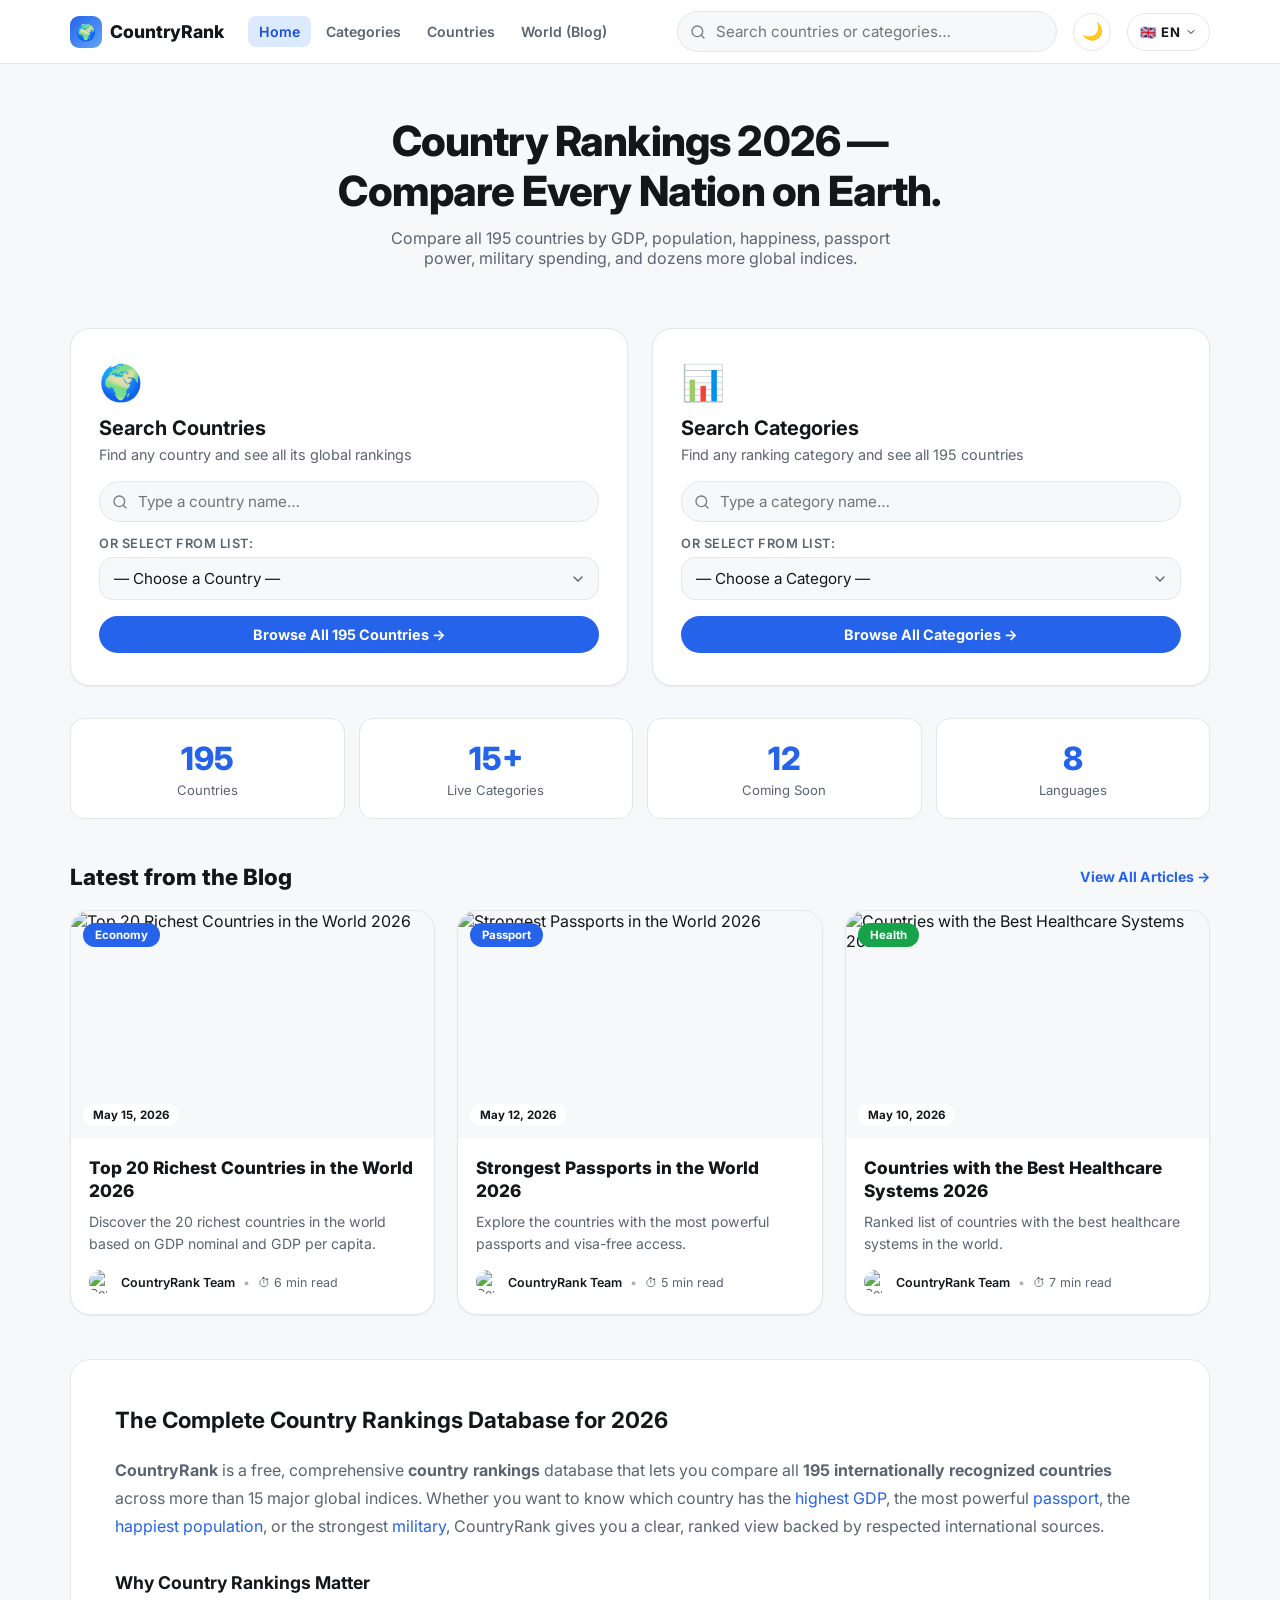
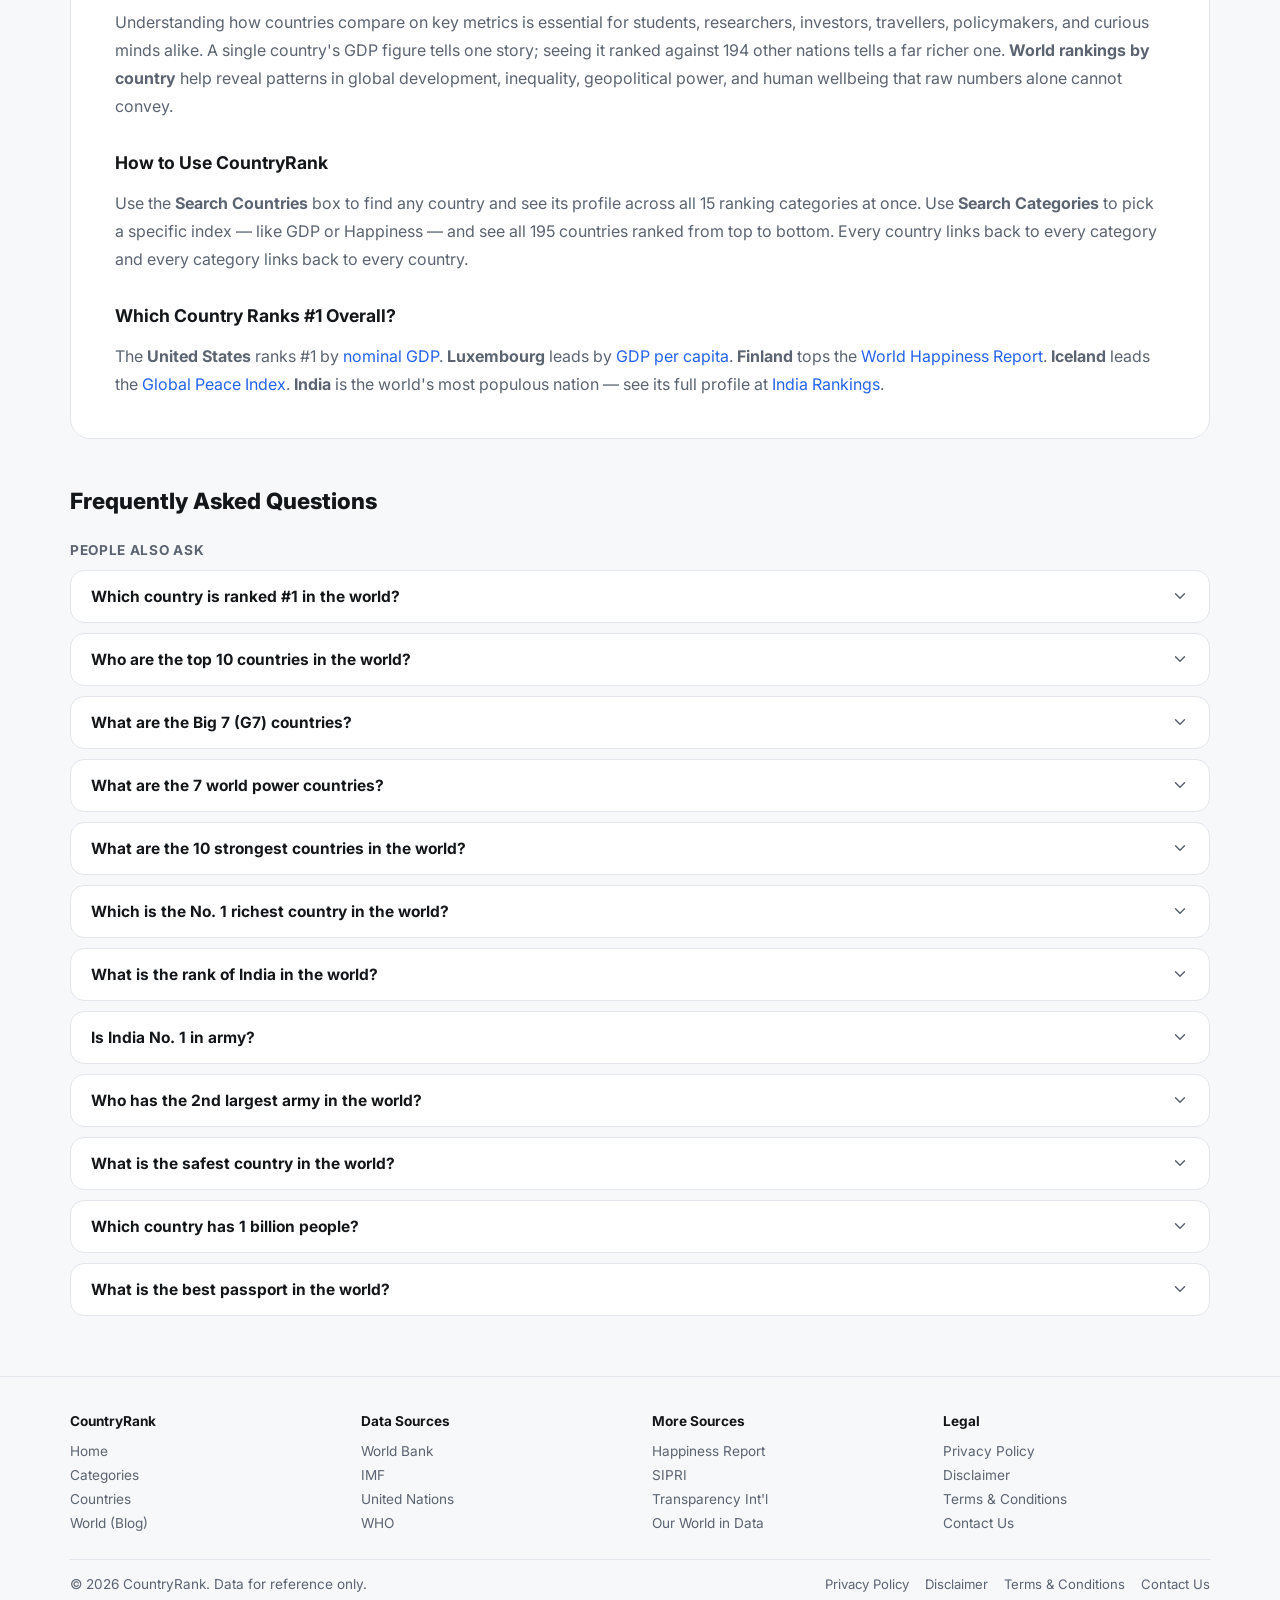
==== commit 5d53f81c: "2nd" ====
--- a/index.html
+++ b/index.html
@@ -21,24 +21,24 @@
 </script>
   <meta charset="UTF-8">
   <meta name="viewport" content="width=device-width, initial-scale=1.0">
-  <title>Country Rankings 2025 — Compare All 195 Countries | CountryRank</title>
-  <meta name="description" content="Free country rankings 2025: Compare all 195 countries by GDP, population, happiness, passport power, military, literacy & more. Trusted global data.">
-  <meta name="keywords" content="country rankings, world rankings by country, gdp ranking by country, best countries in the world, country comparison, global rankings, country statistics, richest countries, safest countries, happiest countries, passport index, country index 2025">
+  <title>Country Rankings 2026 — Compare All 195 Countries | CountryRank</title>
+  <meta name="description" content="Free country rankings 2026: Compare all 195 countries by GDP, population, happiness, passport power, military, literacy & more. Trusted global data.">
+  <meta name="keywords" content="country rankings, world rankings by country, gdp ranking by country, best countries in the world, country comparison, global rankings, country statistics, richest countries, safest countries, happiest countries, passport index, country index 2026">
   <meta name="robots" content="index, follow">
   <meta name="author" content="CountryRank">
   <link rel="canonical" href="https://mycountryrank.com/">
   <meta property="og:type" content="website">
   <meta property="og:url" content="https://mycountryrank.com/">
-  <meta property="og:title" content="Country Rankings 2025 — Compare All 195 Countries | CountryRank">
-  <meta property="og:description" content="Free country rankings 2025: Compare 195 countries by GDP, happiness, passport power, military, literacy and more global indices.">
+  <meta property="og:title" content="Country Rankings 2026 — Compare All 195 Countries | CountryRank">
+  <meta property="og:description" content="Free country rankings 2026: Compare 195 countries by GDP, happiness, passport power, military, literacy and more global indices.">
   <meta property="og:image" content="https://mycountryrank.com/images/og-cover.png">
   <meta property="og:image:width" content="1200">
   <meta property="og:image:height" content="630">
-  <meta property="og:image:alt" content="CountryRank — World Country Rankings 2025">
+  <meta property="og:image:alt" content="CountryRank — World Country Rankings 2026">
   <meta property="og:site_name" content="CountryRank">
   <meta property="og:locale" content="en_US">
   <meta name="twitter:card" content="summary_large_image">
-  <meta name="twitter:title" content="Country Rankings 2025 — Compare All 195 Countries">
+  <meta name="twitter:title" content="Country Rankings 2026 — Compare All 195 Countries">
   <meta name="twitter:description" content="Free country rankings: GDP, happiness, passport power, military, literacy and 15+ global indices for all 195 countries.">
   <meta name="twitter:image" content="https://mycountryrank.com/images/og-cover.png">
   <link rel="icon" type="image/png" sizes="32x32" href="/images/favicon-32.png">
@@ -54,7 +54,7 @@
   {
     "@context":"https://schema.org","@type":"WebSite",
     "name":"CountryRank","url":"https://mycountryrank.com/",
-    "description":"Free country rankings 2025 — Compare all 195 countries across GDP, population, happiness, passport power, military spending, literacy, and more.",
+    "description":"Free country rankings 2026 — Compare all 195 countries across GDP, population, happiness, passport power, military spending, literacy, and more.",
     "potentialAction":{"@type":"SearchAction","target":{"@type":"EntryPoint","urlTemplate":"https://mycountryrank.com/countries/?q={search_term_string}"},"query-input":"required name=search_term_string"}
   }
   </script>
@@ -64,7 +64,7 @@
 
     <section class="hero" aria-label="Site introduction">
       <div class="container">
-        <h1>Country Rankings 2025 —<br>Compare Every Nation on Earth.</h1>
+        <h1>Country Rankings 2026 —<br>Compare Every Nation on Earth.</h1>
         <p class="subtitle">
           Compare all 195 countries by GDP, population, happiness, passport power,
           military spending, and dozens more global indices.
@@ -140,7 +140,7 @@
       </section>
 
       <article class="seo-content" aria-label="About CountryRank">
-        <h2>The Complete Country Rankings Database for 2025</h2>
+        <h2>The Complete Country Rankings Database for 2026</h2>
         <p>
           <strong>CountryRank</strong> is a free, comprehensive <strong>country rankings</strong> database
           that lets you compare all <strong>195 internationally recognized countries</strong> across
